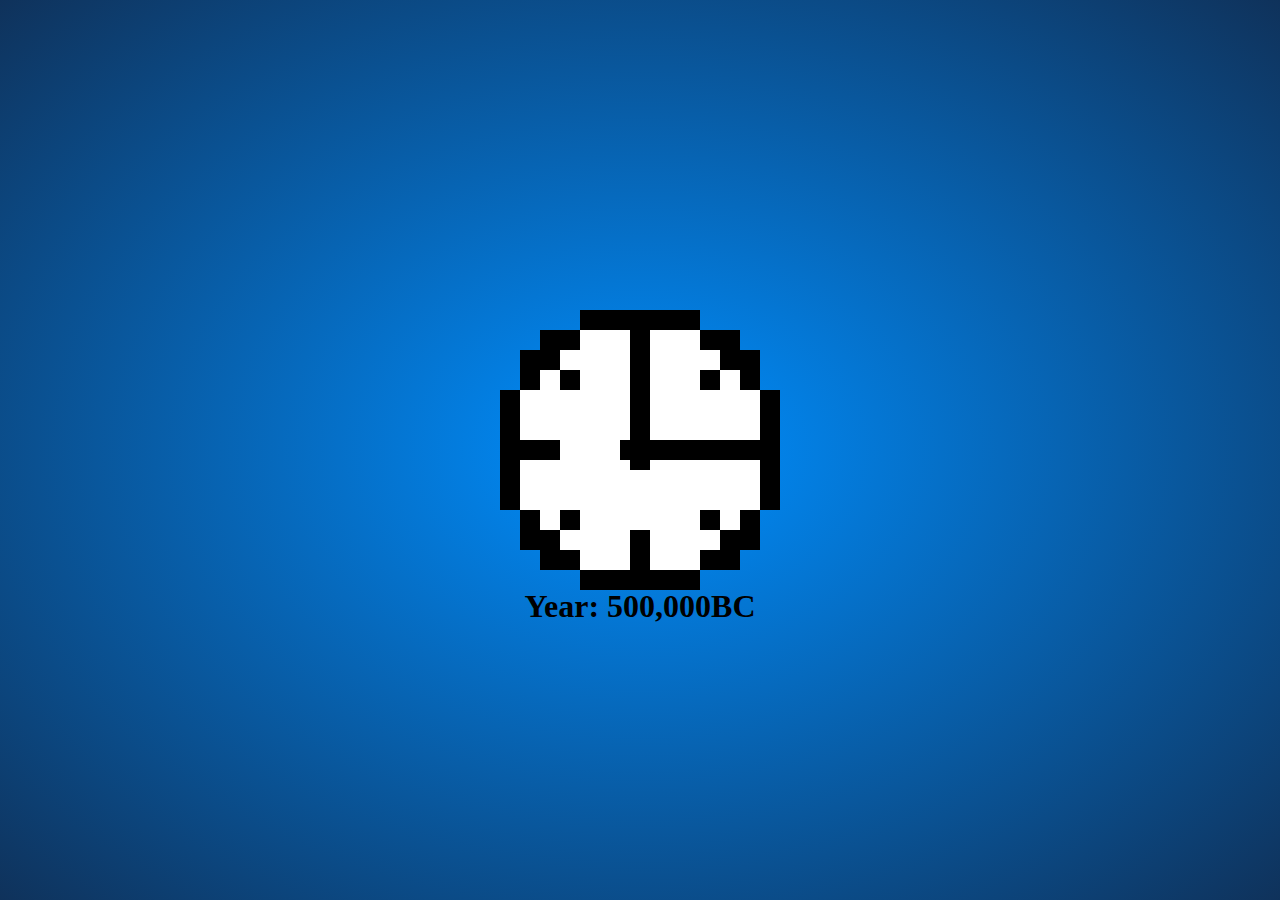
==== index.html @ 635c33ea "1.0.0" ====
<!DOCTYPE html>
<html lang="en">

<head>
    <title>Race Against Time</title>

    <link rel="stylesheet" href="styles.css">
</head>

<body>
    <img id="clicker" src="assets/clicker.png" alt="clicker">
    <h1 id="label">Year: 500,000BC</h1>
    <script src="core.js">
    </script>
</body>

</html>
---- styles.css ----
html {
    min-height: 100%;
}

body {
    background: radial-gradient(#008fff 0%, #0f325b 100%);
}

#clicker {
    -webkit-transform: translate(-50%, -50%);
    transform: translate(-50%, -50%);
    position: absolute;
    top: 50%;
    left: 50%;
}

#label {
    -webkit-transform: translate(-50%, -50%);
    transform: translate(-50% -50%);
    position: absolute;
    top: 65%;
    left: 50%;
}
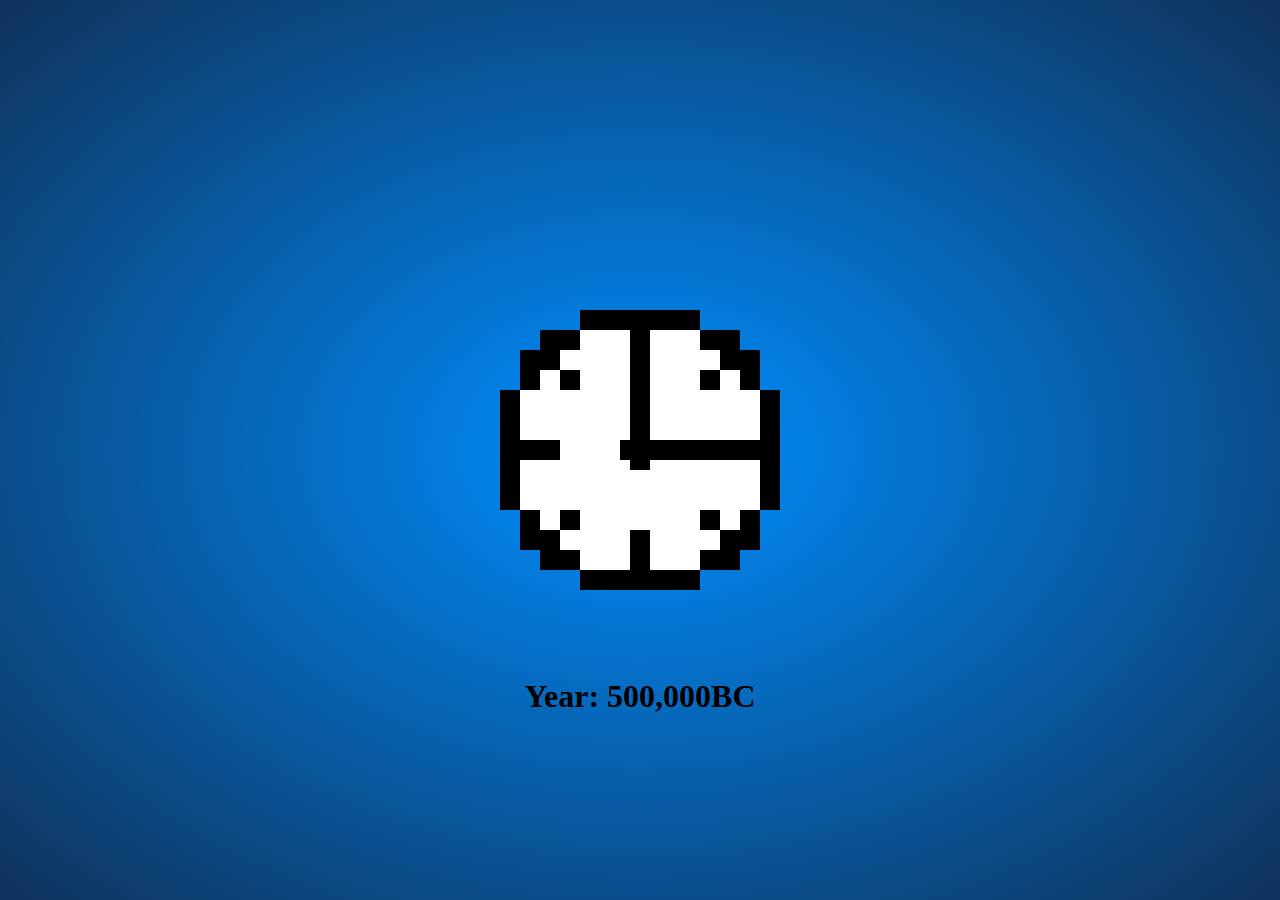
==== commit de1154f8: "here goes nothin'" ====
--- a/index.html
+++ b/index.html
@@ -10,8 +10,7 @@
 <body>
     <img id="clicker" src="assets/clicker.png" alt="clicker">
     <h1 id="label">Year: 500,000BC</h1>
-    <script src="core.js">
-    </script>
+    <script src="core.js"></script>
 </body>
 
 </html>--- a/styles.css
+++ b/styles.css
@@ -18,6 +18,6 @@
     -webkit-transform: translate(-50%, -50%);
     transform: translate(-50% -50%);
     position: absolute;
-    top: 65%;
+    top: 75%;
     left: 50%;
 }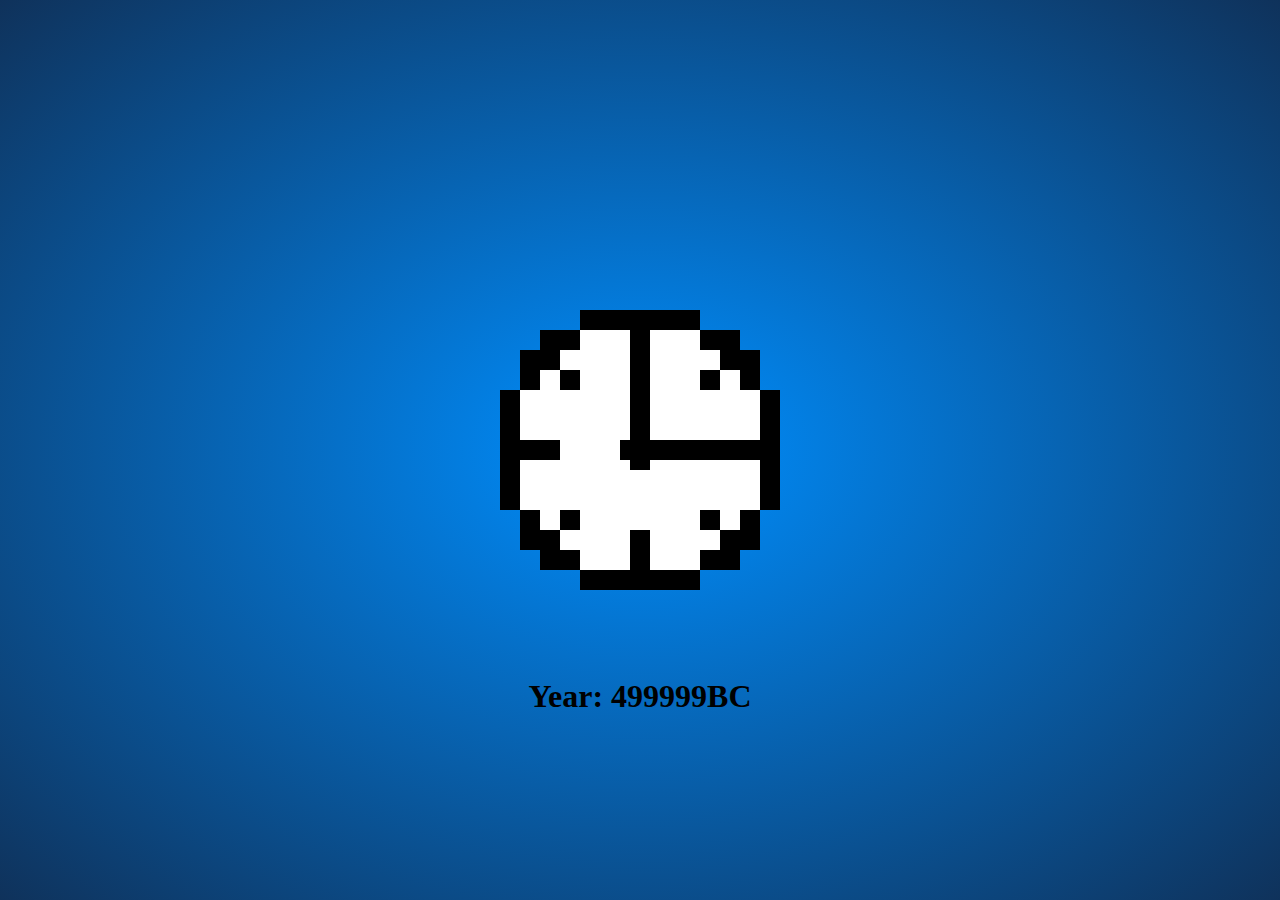
==== commit 7a954dd5: "1.1.0" ====
--- a/index.html
+++ b/index.html
@@ -8,8 +8,8 @@
 </head>
 
 <body>
-    <img id="clicker" src="assets/clicker.png" alt="clicker">
-    <h1 id="label">Year: 500,000BC</h1>
+    <img id="c" src="assets/clicker.png" alt="clicker">
+    <h1 id="l">Year: 500,000BC</h1>
     <script src="core.js"></script>
 </body>
 
--- a/styles.css
+++ b/styles.css
@@ -6,7 +6,7 @@
     background: radial-gradient(#008fff 0%, #0f325b 100%);
 }
 
-#clicker {
+#c {
     -webkit-transform: translate(-50%, -50%);
     transform: translate(-50%, -50%);
     position: absolute;
@@ -14,7 +14,7 @@
     left: 50%;
 }
 
-#label {
+#l {
     -webkit-transform: translate(-50%, -50%);
     transform: translate(-50% -50%);
     position: absolute;
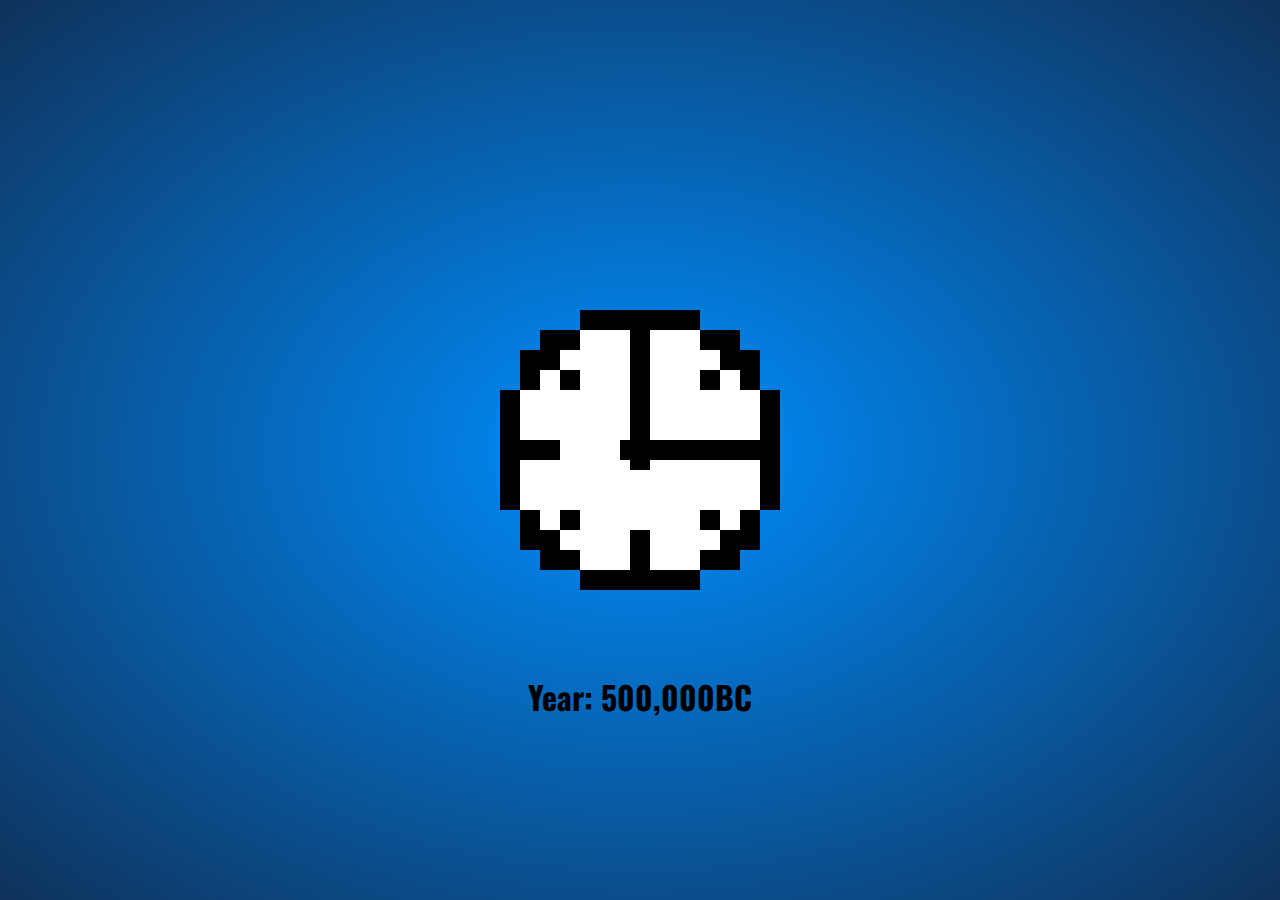
==== commit be1948d8: "1.2.0 :)" ====
--- a/index.html
+++ b/index.html
@@ -5,6 +5,7 @@
     <title>Race Against Time</title>
 
     <link rel="stylesheet" href="styles.css">
+    <link href="https://fonts.googleapis.com/css2?family=Oswald&display=swap" rel="stylesheet">
 </head>
 
 <body>
--- a/styles.css
+++ b/styles.css
@@ -4,6 +4,7 @@
 
 body {
     background: radial-gradient(#008fff 0%, #0f325b 100%);
+    font-family: 'Oswald', sans-serif;
 }
 
 #c {
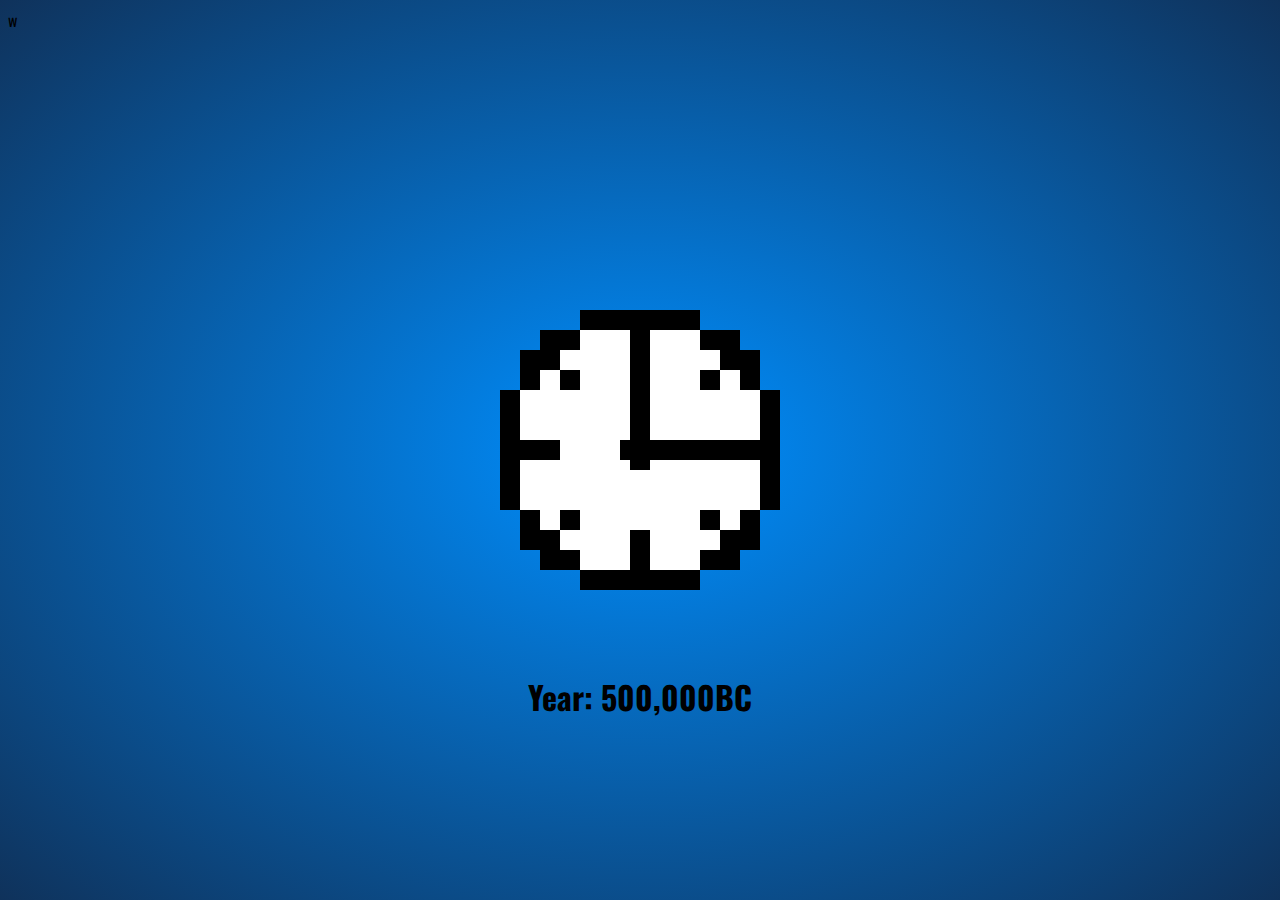
==== commit 38684419: "test 01" ====
--- a/index.html
+++ b/index.html
@@ -9,9 +9,13 @@
 </head>
 
 <body>
+    <div class="U1">
+        <h1>Time Leap</h1><br>
+        <p>increases time leap<br>abbility by 1%</p>
+    </div>
     <img id="c" src="assets/clicker.png" alt="clicker">
     <h1 id="l">Year: 500,000BC</h1>
     <script src="core.js"></script>
 </body>
 
-</html>+</html>w--- a/styles.css
+++ b/styles.css
@@ -21,4 +21,15 @@
     position: absolute;
     top: 75%;
     left: 50%;
+}
+
+.U1 {
+    background: radial-gradient(#fff617 0%, #565307 100%);
+    width:100px;
+    height: 125px;
+    -webkit-transform: translate(-50%, -50%);
+    transform: translate(-50% -50%);
+    position: absolute;
+    top: 0%;
+    right: 100%;
 }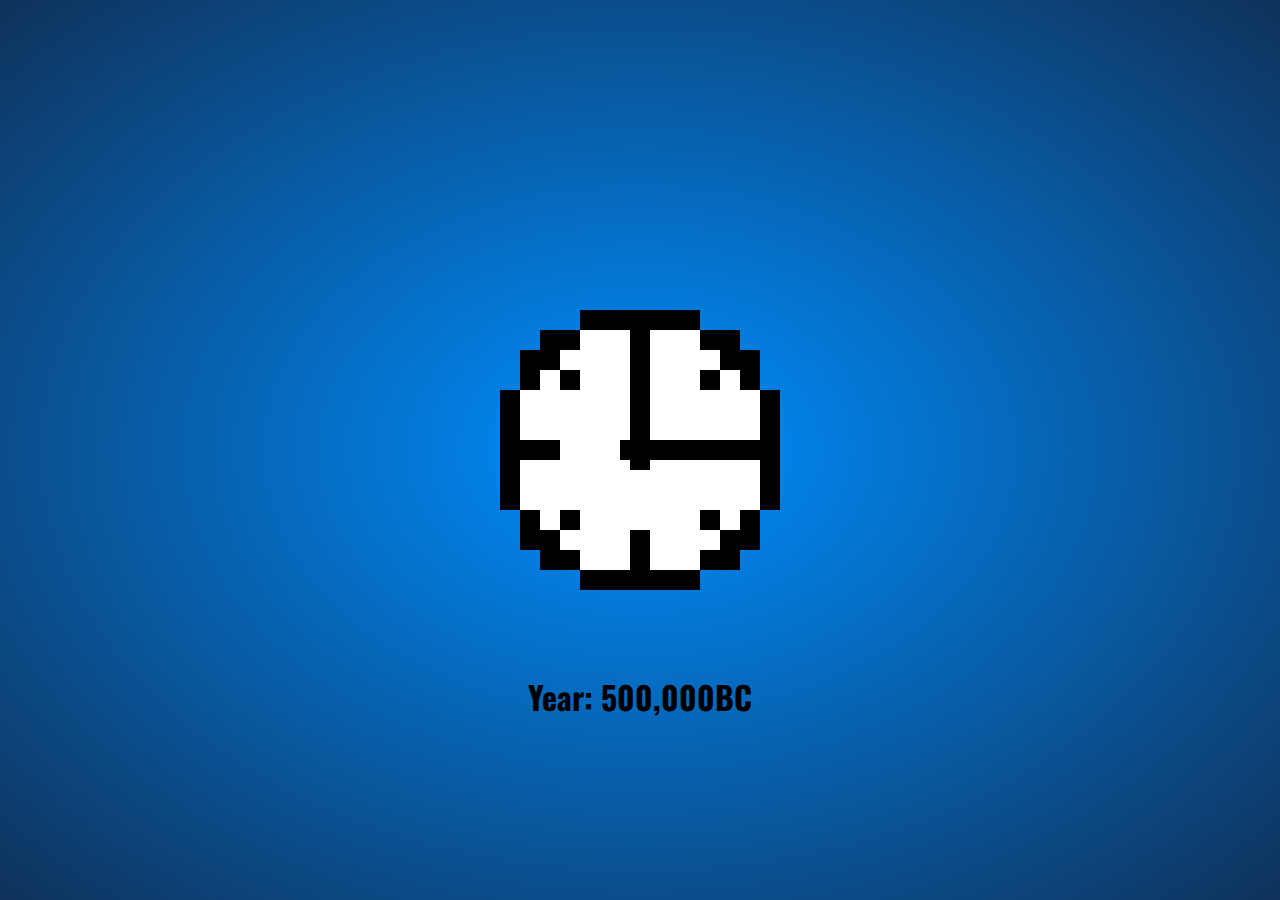
==== commit fdb41739: "1.0.3" ====
--- a/index.html
+++ b/index.html
@@ -10,7 +10,7 @@
 
 <body>
     <div class="U1">
-        <h1>Time Leap</h1><br>
+        <h1>Time Leap</h1>
         <p>increases time leap<br>abbility by 1%</p>
     </div>
     <img id="c" src="assets/clicker.png" alt="clicker">
@@ -18,4 +18,4 @@
     <script src="core.js"></script>
 </body>
 
-</html>w+</html>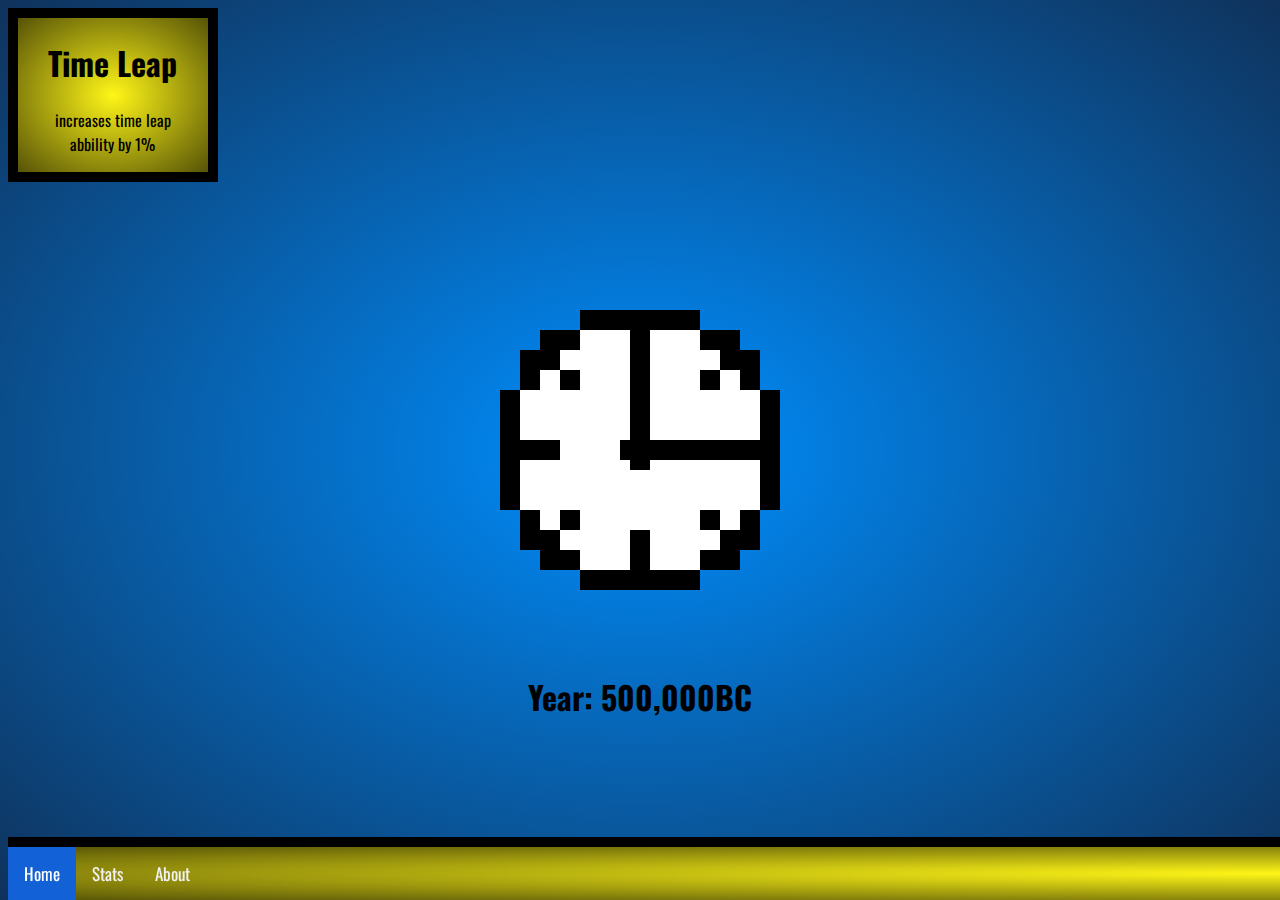
==== commit 92c90475: "1.3.5" ====
--- a/index.html
+++ b/index.html
@@ -9,6 +9,11 @@
 </head>
 
 <body>
+    <div class="nav-bar">
+        <a class="active" href="index.html">Home</a>
+        <a href="stats.html">Stats</a>
+        <a href="about.html">About</a>
+    </div>
     <div class="U1">
         <h1>Time Leap</h1>
         <p>increases time leap<br>abbility by 1%</p>
--- a/styles.css
+++ b/styles.css
@@ -23,13 +23,44 @@
     left: 50%;
 }
 
-.U1 {
+div.U1 {
     background: radial-gradient(#fff617 0%, #565307 100%);
-    width:100px;
-    height: 125px;
-    -webkit-transform: translate(-50%, -50%);
-    transform: translate(-50% -50%);
-    position: absolute;
-    top: 0%;
-    right: 100%;
+    width: 15%;
+    height: auto;
+    text-align: center;
+    border: 10px solid #000;
+}
+
+.nav-bar {
+    background: radial-gradient(#fff617 0%, #565307 100%);
+    width: 200%;
+    height: auto;
+    text-align: center;
+    overflow: hidden;
+    border-bottom: 0px solid #000;
+    border-left: 0px solid #000;
+    border-right: 0px solid #000;
+    border-top: 10px solid #000;
+    position: fixed;
+    bottom: 0;
+}
+
+.nav-bar a {
+    float: left;
+    display: block;
+    color: #f2f2f2;
+    text-align: center;
+    padding: 14px 16px;
+    text-decoration: none;
+    font-size: 17px;
+}
+
+.nav-bar a:hover {
+    background: #f1f1f1;
+    color: black;
+}
+
+.nav-bar a.active {
+    background-color: #1261d6;
+    color: white;
 }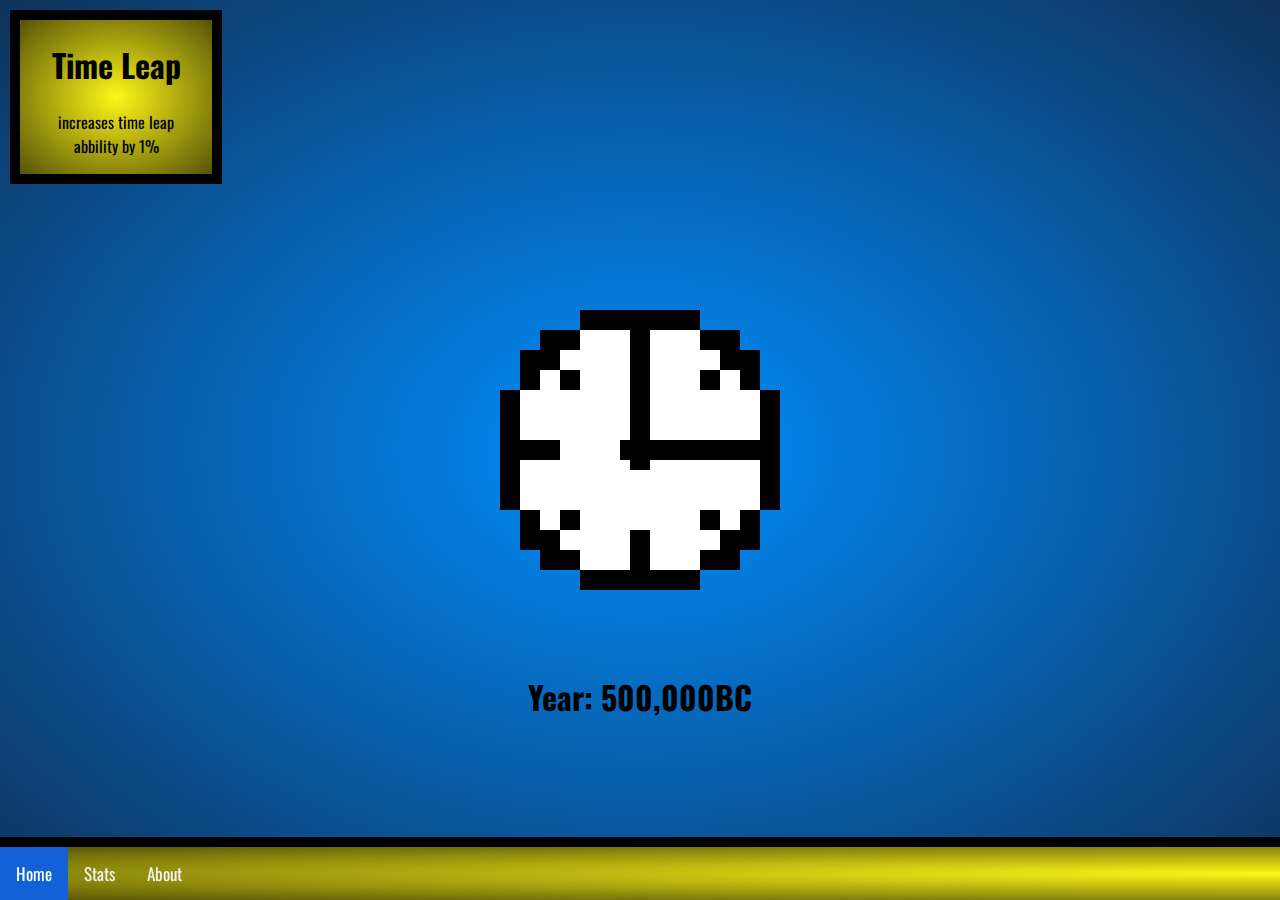
==== commit 1df5624d: "1.0.0" ====
--- a/index.html
+++ b/index.html
@@ -2,10 +2,12 @@
 <html lang="en">
 
 <head>
-    <title>Race Against Time</title>
+    <title>Motions Of Time</title>
 
     <link rel="stylesheet" href="styles.css">
     <link href="https://fonts.googleapis.com/css2?family=Oswald&display=swap" rel="stylesheet">
+    <link rel="shortcut icon" href="assets/favicon.ico" type="image/x-icon">
+    <link rel="icon" href="assets/favicon.ico" type="image/x-icon">
 </head>
 
 <body>
--- a/styles.css
+++ b/styles.css
@@ -5,6 +5,7 @@
 body {
     background: radial-gradient(#008fff 0%, #0f325b 100%);
     font-family: 'Oswald', sans-serif;
+    margin: 0;
 }
 
 #c {
@@ -13,6 +14,11 @@
     position: absolute;
     top: 50%;
     left: 50%;
+}
+
+#c:active {
+    width: 290px;
+    height: 290px;
 }
 
 #l {
@@ -29,6 +35,12 @@
     height: auto;
     text-align: center;
     border: 10px solid #000;
+    margin-top: 10px;
+    margin-left: 10px;
+}
+
+header h1 {
+    margin: 0px;
 }
 
 .nav-bar {
@@ -43,6 +55,7 @@
     border-top: 10px solid #000;
     position: fixed;
     bottom: 0;
+    left: 1;
 }
 
 .nav-bar a {
@@ -63,4 +76,10 @@
 .nav-bar a.active {
     background-color: #1261d6;
     color: white;
+}
+
+span.abt {
+    text-align: center;
+    width: 100%;
+    height: 100%;
 }